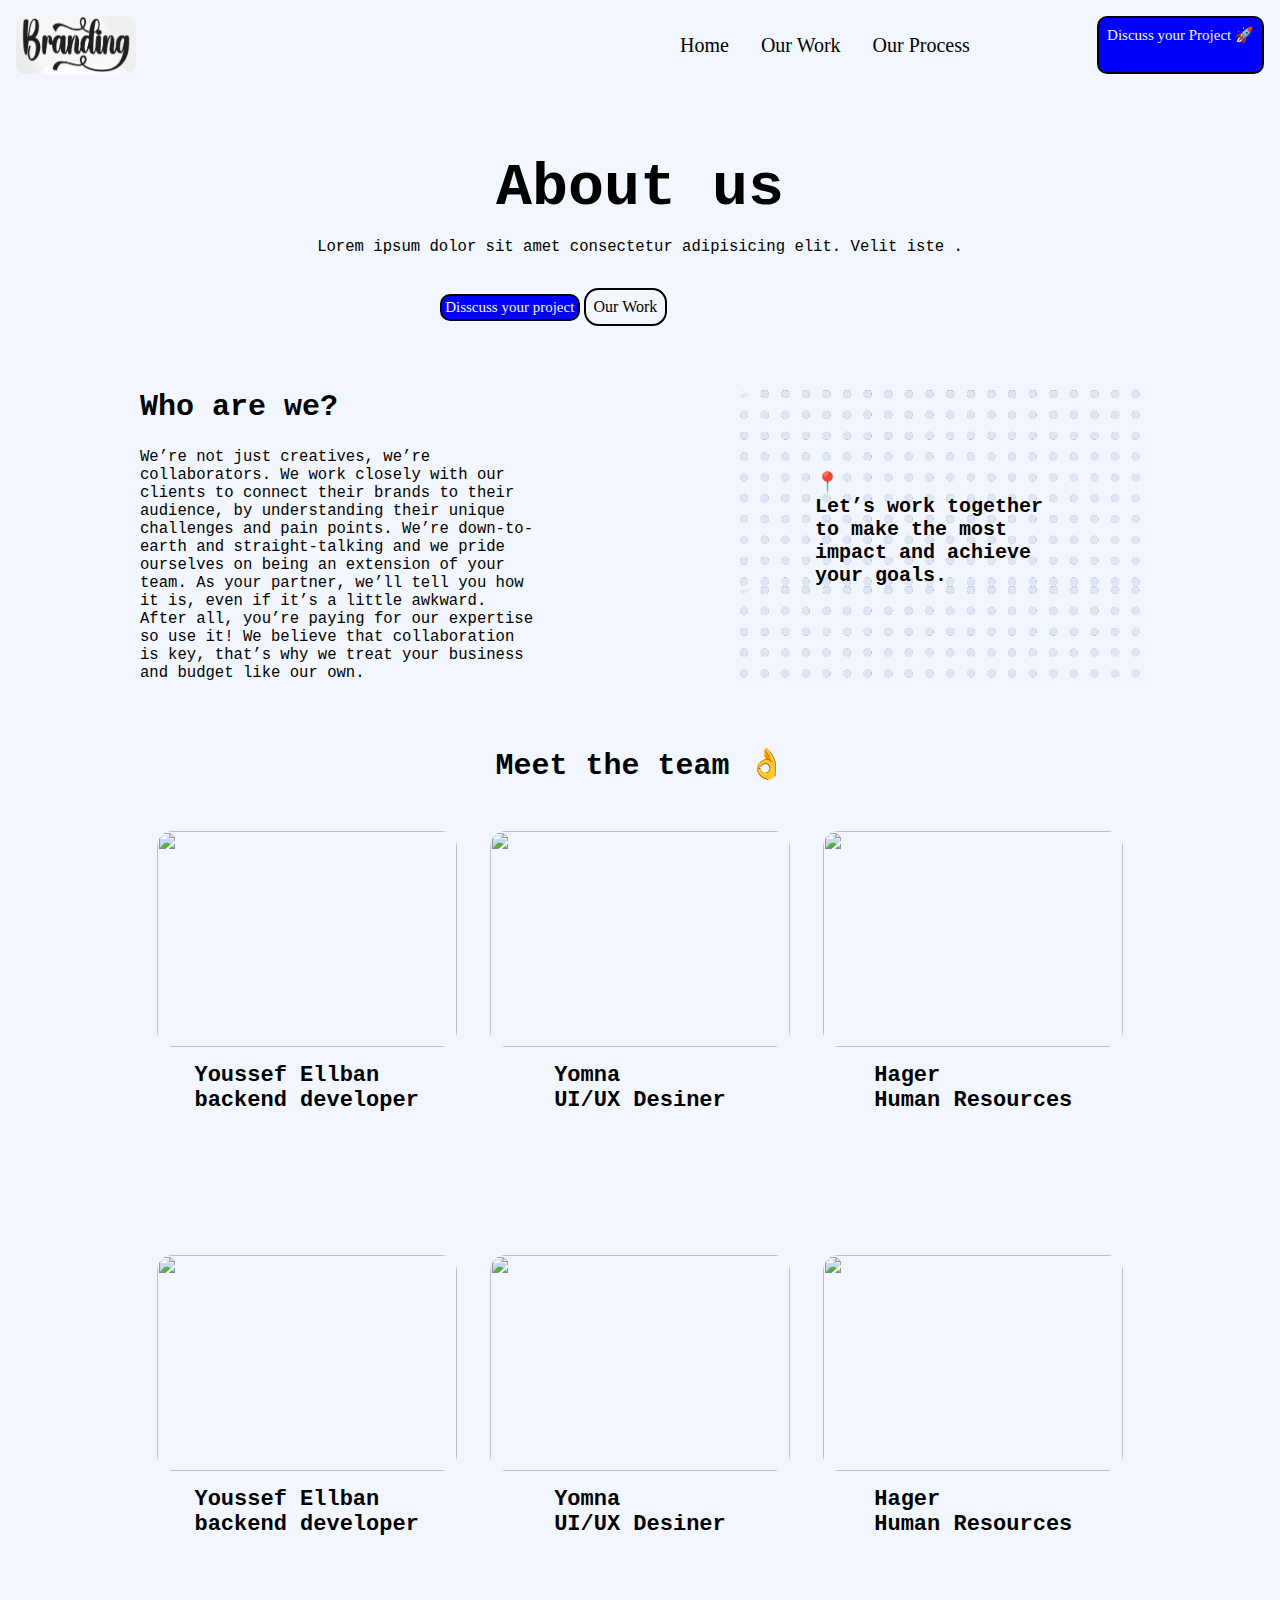
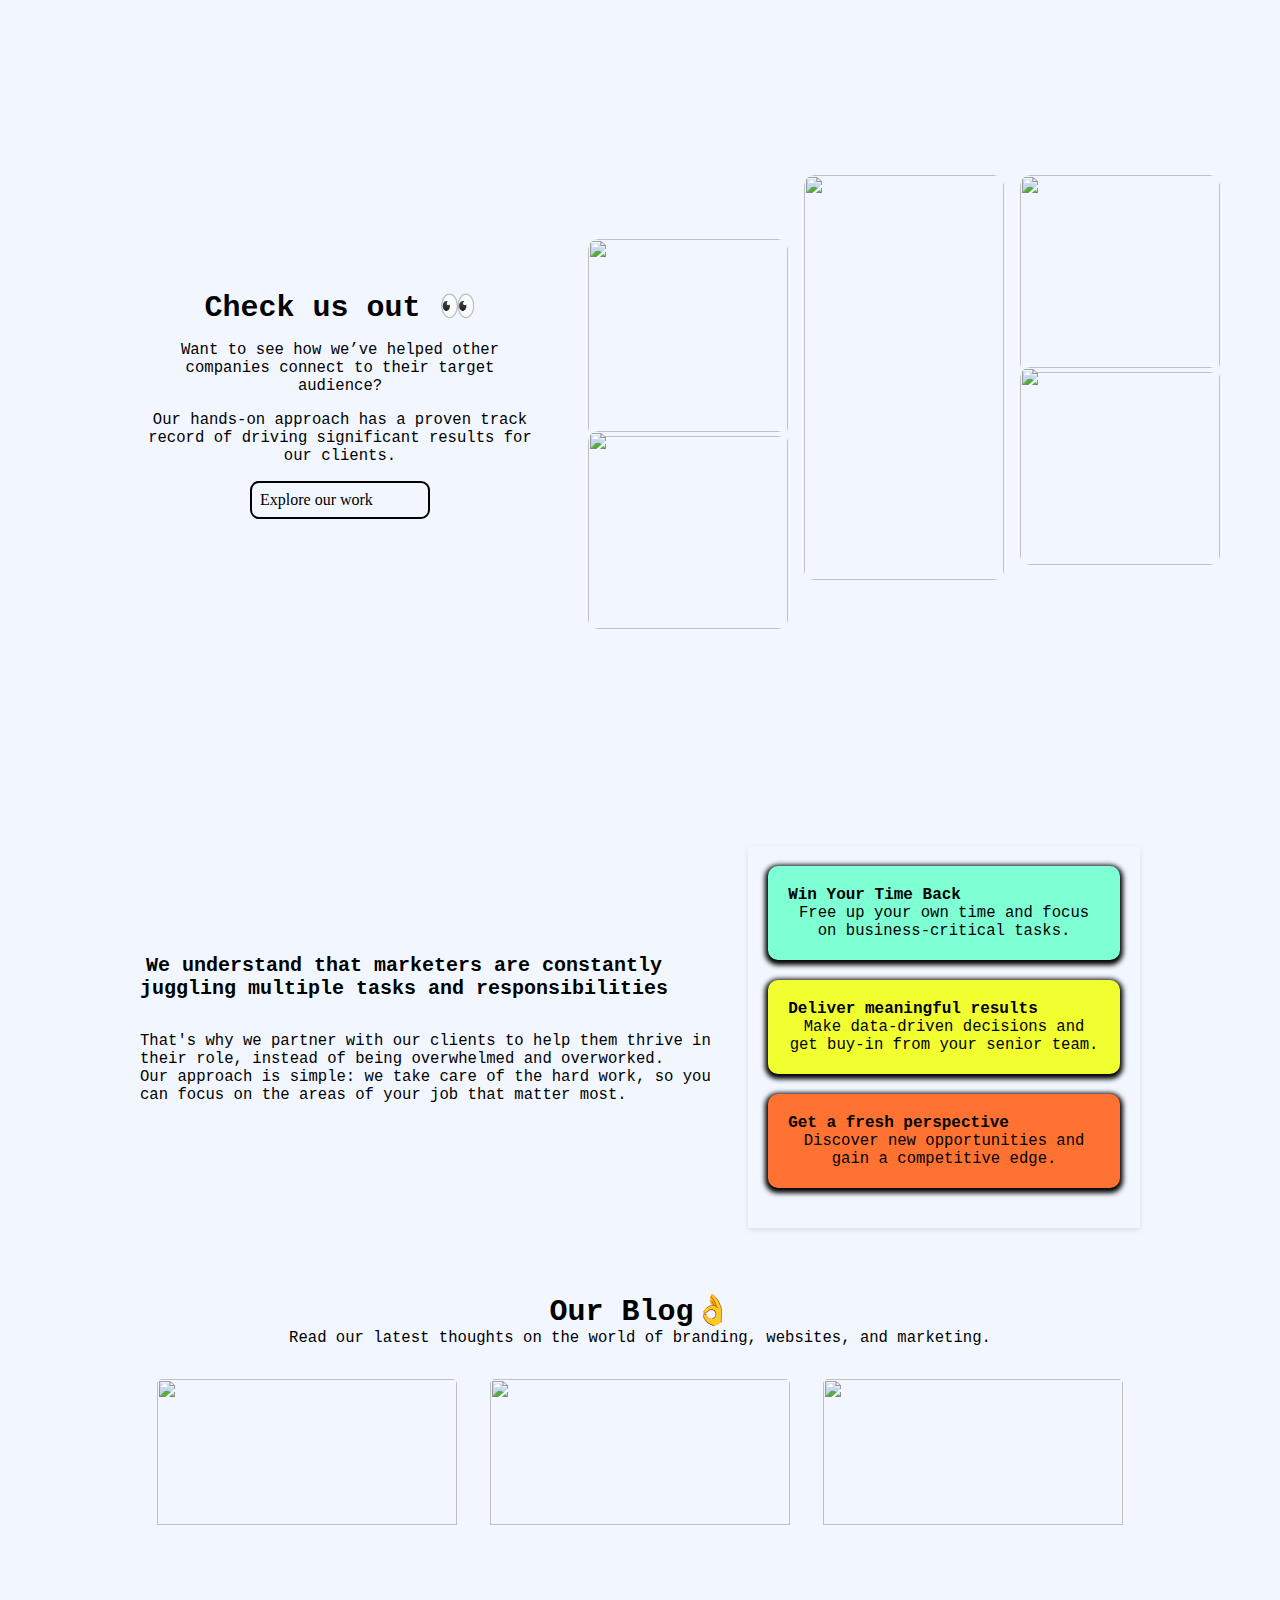
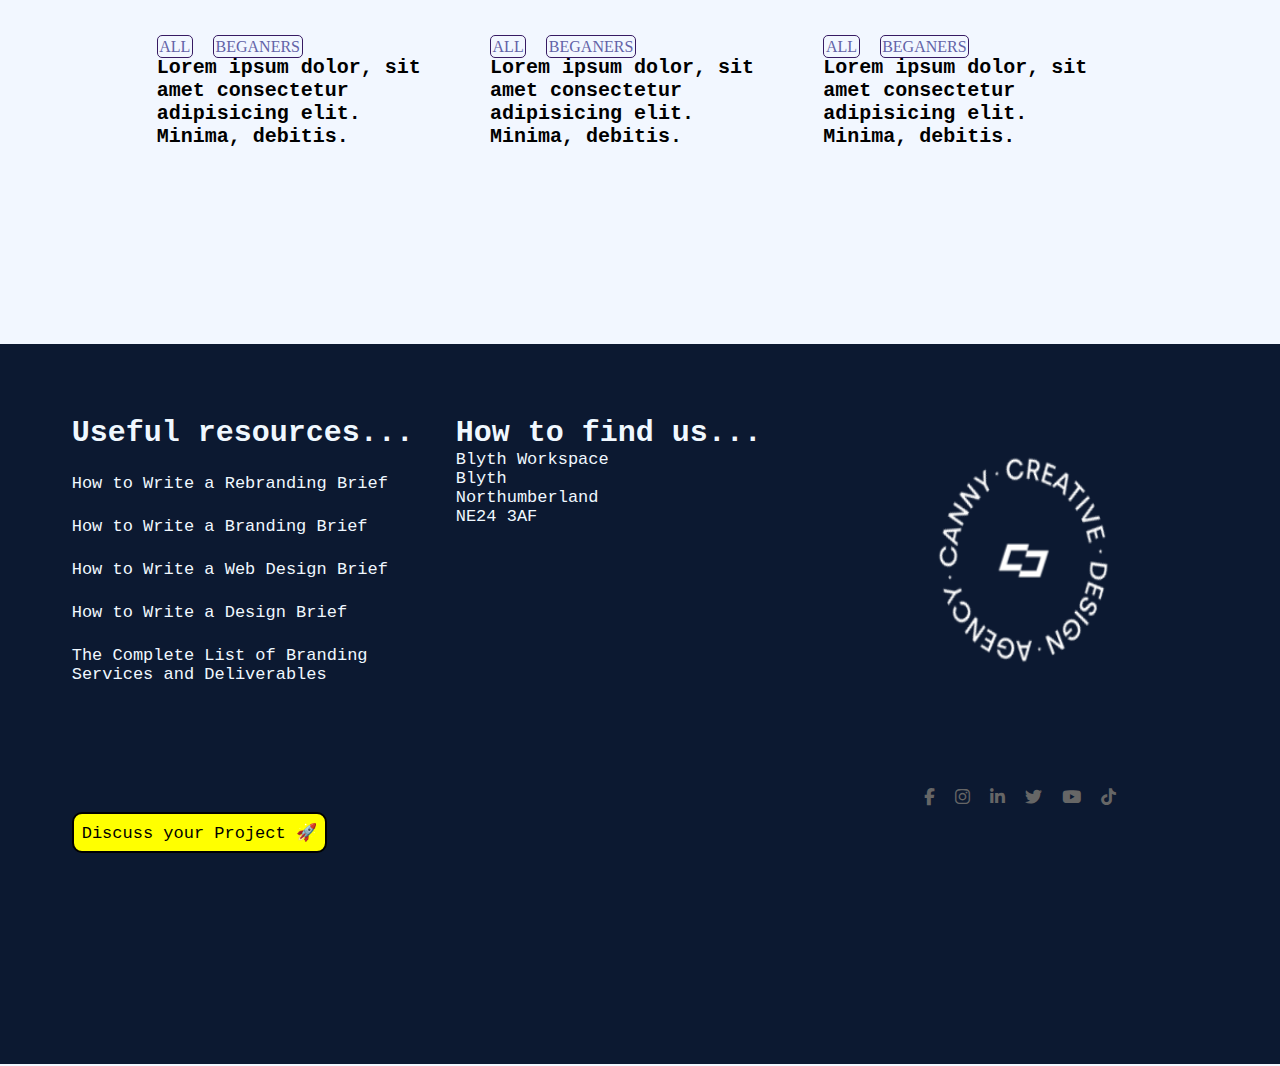
==== pages/about-us.html @ 7905c625 "creation the project and add all files" ====
<!DOCTYPE html>
<html lang="en">
  <head>
    <meta charset="UTF-8" />
    <meta name="viewport" content="width=device-width, initial-scale=1.0" />
    <link rel="shortcut icon" href="../imgs/logo.jpeg" type="image/x-icon" />
    <link rel="stylesheet" href="../styles/main.css" />
    <link rel="stylesheet" href="../styles/header.css" />
    <link rel="stylesheet" href="../styles/footer.css" />
    <link rel="stylesheet" href="../styles/about-us.css" />
    <link
      rel="stylesheet"
      href="https://cdnjs.cloudflare.com/ajax/libs/font-awesome/6.4.0/css/all.min.css"
    />
    <title>About</title>
  </head>
  <body>
    <!-- header -->
    <header>
      <div class="header">
        <div class="logo">
          <a href="../index.html"><img src="../imgs/Logo1.jpg" alt="logo" /></a>
        </div>
        <div id="menu">
          <img src="../imgs/menu.png" alt="menu" />
        </div>

        <div class="Links">
          <ul>
            <li><a href="../index.html">Home</a></li>
            <li><a href="./our-work.html">Our Work</a></li>
            <li><a href="./our-process.html">Our Process</a></li>
          </ul>
          <a href="./discuss.html" class="discuss">Discuss your Project 🚀</a>
        </div>
      </div>
      <!-- Menu Content -->
      <div id="MenuContent">
        <div id="close">
          <img src="../imgs/close.png" alt="" />
        </div>
        <div class="logo">
          <a href="../index.html"> <img src="../imgs/Logo1.jpg" alt="" /></a>
        </div>
        <h2><a href="../index.html">Home</a></h2>
        <a href="./our-work.html"><h2>Our work</h2></a>
        <h2><a href="./our-process.html">Our Prosess</a></h2>
        <h2><a href="./sign-in.html">signIn</a></h2>
        <h2><a href="./regestration.html">Registration</a></h2>
        <h2><a href="./discuss.html">Discuss project</a></h2>
      </div>
      <div id="menuBg"></div>
      <script src="../js/menu.js"></script>
      <!-- end of menu content -->
    </header>
    <!-- end header -->

    <!-- main -->
    <main>
      <!-- about hero -->
      <section id="hero">
        <h1>About us</h1>
        <p>
          Lorem ipsum dolor sit amet consectetur adipisicing elit. Velit iste .
        </p>
        <a href="./discuss.html" class="discuss">Disscuss your project</a>
        <a href="./our-work.html" class="defultLink"> Our Work</a>
      </section>
      <!-- end about hero -->

      <!-- How are we section -->
      <section id="whoAreWe">
        <div class="content">
          <h2>Who are we?</h2>
          <p>
            We’re not just creatives, we’re collaborators. We work closely with
            our clients to connect their brands to their audience, by
            understanding their unique challenges and pain points. We’re
            down-to-earth and straight-talking and we pride ourselves on being
            an extension of your team. As your partner, we’ll tell you how it
            is, even if it’s a little awkward. After all, you’re paying for our
            expertise so use it! We believe that collaboration is key, that’s
            why we treat your business and budget like our own.
          </p>
        </div>
        <div class="letsWork">
          <h3>
            📍<br />Let’s work together to make the most impact and achieve your
            goals.
          </h3>
        </div>
      </section>
      <!-- end of who are we  -->

      <!-- our team -->
      <section id="Team">
        <h2>Meet the team 👌</h2>
        <div class="team">
          <div class="developer">
            <div class="im">
              <img
                src="https://www.canny-creative.com/wp-content/uploads/2024/01/Team-Image-Template-Tony-Grey-Optimised.webp"
                alt=""
              />
            </div>

            <h2>
              Youssef Ellban <br />
              backend developer
            </h2>
          </div>
          <div class="developer">
            <div class="im">
              <img
                src="https://www.canny-creative.com/wp-content/uploads/2023/05/Team-Image-Template-Adrienne-Grey.webp"
                alt=""
              />
            </div>

            <h2>
              Yomna <br />
              UI/UX Desiner
            </h2>
          </div>
          <div class="developer">
            <div class="im">
              <img
                src="https://www.canny-creative.com/wp-content/uploads/2023/05/Team-Image-Template-Glen-Grey.webp"
                alt=""
              />
            </div>

            <h2>
              Hager <br />
              Human Resources
            </h2>
          </div>
        </div>
        <div class="team">
          <div class="developer">
            <div class="im">
              <img
                src="https://www.canny-creative.com/wp-content/uploads/2023/05/Team-Image-Template-Will-S-Grey.jpg"
                alt=""
              />
            </div>

            <h2>
              Youssef Ellban <br />
              backend developer
            </h2>
          </div>
          <div class="developer">
            <div class="im">
              <img
                src="https://www.canny-creative.com/wp-content/uploads/2023/05/Team-Image-Template-Jordan-Grey.jpg"
                alt=""
              />
            </div>

            <h2>
              Yomna <br />
              UI/UX Desiner
            </h2>
          </div>
          <div class="developer">
            <div class="im">
              <img
                src="https://www.canny-creative.com/wp-content/uploads/2023/11/Team-Image-Template-James-G-Grey-557x311-1.jpg"
                alt=""
              />
            </div>

            <h2>
              Hager <br />
              Human Resources
            </h2>
          </div>
        </div>
      </section>
      <!-- end of our team -->
      <!-- Check us  -->
      <section id="cheeckUs">
        <div class="content">
          <h2>Check us out 👀</h2>
          <p>
            Want to see how we’ve helped other companies connect to their target
            audience?
          </p>
          <p>
            Our hands-on approach has a proven track record of driving
            significant results for our clients.
          </p>
          <a href="" class="defultLink">Explore our work</a>
        </div>
        <div class="photos">
          <div class="im img1">
            <img
              alt=""
              src="https://www.canny-creative.com/wp-content/uploads/2024/01/Ice-Kitchens-Thumnail-1-700x700.jpg"
            />
          </div>
          <div class="im img2">
            <img
              src="https://www.canny-creative.com/wp-content/uploads/2023/05/MacdonaldCo_portfolio__icon-1-700x700.webp"
              alt=""
            />
          </div>
          <div class="im img3">
            <img
              src="https://www.canny-creative.com/wp-content/uploads/2023/08/image-canny-video-play-2.webp"
              alt=""
            />
          </div>
          <div class="im img4">
            <img
              src="https://www.canny-creative.com/wp-content/uploads/2023/05/arcadia-featured-image-700x700.webp"
              alt=""
            />
          </div>
          <div class="im img5">
            <img
              src="https://www.canny-creative.com/wp-content/uploads/2023/08/Large-YMCA-image-logo-1920-x-1260-1-300x200.webp"
              alt=""
            />
          </div>
        </div>
      </section>
      <!-- end of cheeck us -->

      <!-- market section -->
      <section id="market">
        <div class="market-content">
          <h2>
            We understand that marketers are constantly <br />
            juggling multiple tasks and responsibilities
          </h2>
          <p>
            That's why we partner with our clients to help them thrive in their
            role, instead of being overwhelmed and overworked.
          </p>
          <p>
            Our approach is simple: we take care of the hard work, so you can
            focus on the areas of your job that matter most.
          </p>
        </div>

        <div class="features">
          <div class="feature feature1">
            <h2>Win Your Time Back</h2>
            <p>Free up your own time and focus on business-critical tasks.</p>
          </div>

          <div class="feature feature2">
            <h2>Deliver meaningful results</h2>
            <p>
              Make data-driven decisions and get buy-in from your senior team.
            </p>
          </div>

          <div class="feature feature3">
            <h2>Get a fresh perspective</h2>
            <p>Discover new opportunities and gain a competitive edge.</p>
          </div>
        </div>
      </section>
      <!-- end of market section -->
      <!-- Our blog section -->
      <section id="Blog">
        <h2>Our Blog👌</h2>
        <p>
          Read our latest thoughts on the world of branding, websites, and
          marketing.
        </p>
        <div class="blogCards">
          <div class="bCard">
            <img
              src="https://www.canny-creative.com/wp-content/uploads/2024/08/The-Power-of-Brand-Consistency_The_power_of_brand_consistency-Painting-611x307.jpg"
              alt=""
            />
            <a href="" class="smallLink">ALL</a>
            <a href="" class="smallLink">BEGANERS</a>
            <h3>
              Lorem ipsum dolor, sit amet consectetur adipisicing elit. Minima,
              debitis.
            </h3>
          </div>
          <div class="bCard">
            <img
              src="https://www.canny-creative.com/wp-content/uploads/2024/08/Colour-Psychology-100-1-611x307.jpg"
              alt=""
            />
            <a href="" class="smallLink">ALL</a>
            <a href="" class="smallLink">BEGANERS</a>
            <h3>
              Lorem ipsum dolor, sit amet consectetur adipisicing elit. Minima,
              debitis.
            </h3>
          </div>
          <div class="bCard">
            <img
              src="https://www.canny-creative.com/wp-content/uploads/2024/07/coffeebrandingpackaging-1-611x307.jpg"
              alt=""
            />
            <a href="" class="smallLink">ALL</a>
            <a href="" class="smallLink">BEGANERS</a>
            <h3>
              Lorem ipsum dolor, sit amet consectetur adipisicing elit. Minima,
              debitis.
            </h3>
          </div>
        </div>
      </section>
      <!-- end of our blog section -->
    </main>
    <!-- end man -->

    <!-- Footer -->
    <footer>
      <div class="Footer">
        <div class="foter fLeft">
          <h2>Useful resources...</h2>
          <a href="">How to Write a Rebranding Brief</a>
          <a href="">How to Write a Branding Brief</a>
          <a href="">How to Write a Web Design Brief</a>
          <a href="">How to Write a Design Brief</a>
          <a href="">The Complete List of Branding Services and Deliverables</a>
          <a href="./discuss.html" class="discuss"> Discuss your Project 🚀</a>
        </div>
        <div class="foter fMedil">
          <h2>How to find us...</h2>
          <a href="">Blyth Workspace</a>
          <a href="">Blyth</a>
          <a href="">Northumberland</a>
          <a href="">NE24 3AF</a>
        </div>
        <div class="foter fRight">
          <div class="footerImge">
            <img src="../imgs/foter.png" alt="" />
          </div>
          <div class="social-icons">
            <a href="https://facebook.com" target="_blank" class="social-icon">
              <i class="fab fa-facebook-f"></i>
            </a>
            <a href="https://instagram.com" target="_blank" class="social-icon">
              <i class="fab fa-instagram"></i>
            </a>
            <a href="https://linkedin.com" target="_blank" class="social-icon">
              <i class="fab fa-linkedin-in"></i>
            </a>
            <a href="https://twitter.com" target="_blank" class="social-icon">
              <i class="fab fa-twitter"></i>
            </a>
            <a href="https://youtube.com" target="_blank" class="social-icon">
              <i class="fab fa-youtube"></i>
            </a>
            <a href="https://tiktok.com" target="_blank" class="social-icon">
              <i class="fab fa-tiktok"></i>
            </a>
          </div>
        </div>
      </div>
    </footer>
    <!-- end footer  -->
  </body>
</html>
---- styles/main.css ----
* {
  padding: 0;
  margin: 0;
  box-sizing: border-box;
  --bgColor: #f2f7ff;
}
body {
  background-color: var(--bgColor);
  display: grid;
  grid-template-areas: 
  "header"
  "main"
  "footer"
  ;
}

header{
grid-area: header;
}
main{
    grid-area: main;
    min-height: 90vh;
}
footer{
    grid-area: footer;
}
/* Global */
p {
  font-family: monospace;
  font-size: larger;
}
a {
  text-decoration: none;
  color: inherit;
}
img ,video{
  width: 100%;
  height: 100%;
}
video{
  border-radius: 30px;
}
ul li {
  list-style: none;
  cursor: pointer;
}

h1,
h2,
h3,
h4 {
  font-family: monospace;
  width: max-content;
}
h3{
    font-size: 20px;
}
h2{
    font-size: 30px;
}
/* for the Error massages */
h6 {
  color: red;
}

/* Links Style */
.discuss {
  background-color: blue;
  color: #f2f7ff;
  border-radius: 10px;
  display: inline-block;
  padding:0.5rem;
  border: solid black 2px;
  width: max-content;
  font-size: 15px;
}
.discuss:hover{
  box-shadow: 0px 3px 1px 2px rgb(177, 176, 176);
  border: solid black 2.2px;

}
.smallLink {
  border: 1px solid rgb(55, 27, 99);
  border-radius: 5px;
  color: rgb(99, 99, 167);
  padding: 0.1rem;
  margin-top: 1rem;
  margin-right: 1rem;
}
.smallLink:hover{
  background-color: rgba(44, 44, 126, 0.386);
  color: rgb(27, 27, 89);


}
.defultLink {
  border:2px solid black ;
  border-radius: 20px;
  width: max-content;
  align-content: center;
 padding:.5rem;
 display: inline-block;
}
.defultLink:hover{
  box-shadow: 0px 3px 1px 2px rgb(177, 176, 176);
  border: solid black 2.5px;


}



/* To display eny thing Felx */
.disFlex{
  display: flex;
  /* justify-content: space-between; */
}
---- styles/header.css ----
header {
  position: sticky;

  z-index: 100;
  animation: headerAnim linear forwards;
  animation-timeline: scroll();
  animation-range-start: 5vh;
  /* animation-range-end: 80vh; */
}

@keyframes headerAnim {
  to {
    top: 0px;
    margin: 0 auto;
    width: 100%;
    /* border-radius: 0rem  0rem 2rem 2rem; */
    background-color: #1a48709b;
    backdrop-filter: blur(7px);
  }
}
.header {
 height: 10vh;
  display: flex;
  justify-content: space-between;
  padding: 1rem;
  max-width: 1400px;
  margin: 0 auto;
}
header .logo {
  width: 120px;
  height: 100%;
  img {
    border-radius: 10px;
  }
}

header .Links {
  display: none;
}
header .Links ul {
  display: flex;
  li {
    margin: auto 1rem;
    font-size: 20px;
  }
}

/* ************Menue****** */
header #menu {
  height: 100%;
  cursor: pointer;
  width: 40px;
  cursor: pointer;

}


/* ********* */
#MenuContent {
  background-color:rgb(11, 11, 71);
  height: 1200%;
  width: 70%;
  position: absolute;
  top: 0;
  left: 30%;
  animation-name: menuAnimation;
  animation-duration: 0.2s;
  animation-timing-function: linear ;
  padding: 2rem;
  z-index: 100;
  display: none;
  border-radius: 60px 0 0 60px;
  color: aliceblue;
}
#menuBg {
  width: 100%;
  height: 1200%;
  position: absolute;
  top: 0;
  background-color: rgb(18, 127, 190);
  opacity: 55%;
  display: none;
  z-index: 99;
}

#MenuContent {
  h2 {
    margin: 2rem;
    cursor: pointer;
    color: var(--txtColor2);
    font-size: 20px;
  }
  h2:hover {
    color: #07eeacfb;
    font-size: 25px;
  }
}
#MenuContent .logo {
  height: 8dvh;
  margin-top: 5rem;
}
#MenuContent #close {
  height: 6dvh;
  width: 35px;
  cursor: pointer;
 
}
@keyframes menuAnimation {
  from {
    transform: translateX(200px);
  }
  to {
    transform: translateX(100px);
  }
}

/* end menue */
/* Meadia For Tablet */
@media (width>1200px) {
  header #menu {
    display: none;
  }
  header .Links {
    display: flex;
  justify-content: space-between;
  width: 600px;
  }
}
---- styles/footer.css ----
footer {
  height: 80vh;
  background-color: #0c1931;
  align-content: center;
  color: aliceblue;
  margin-top: 6rem;
}

footer .Footer {
  width: 90%;
  height: 80%;
  margin: 0 auto;
  display: flex;

  a {
    display: block;
    margin-top: 1.5rem;
    font-size: 17px;
    font-family: monospace;
  }
  .discuss {
    background-color: yellow;
    color: #000000;
    margin-top: 8rem;
  }
}

footer .Footer .foter {
  width: 32%;
  height: 100%;
  margin: 0 auto;
  /* background-color: #0077b5; */
}

footer .Footer .fMedil {
  a {
    margin: 0;
  }
}
footer .Footer .footerImge{
  width: 200px;
  height: 28vh;
  margin: 1rem auto;
  transform-origin: center;
 animation: wrapAround 10s infinite; /*Animation effect*/
}
@keyframes wrapAround {

  to {
    transform:  rotate(360deg); 
  }
}

/* Sochial icons  */
.social-icons {
    display: flex;
    gap: 20px;
    margin: 5rem auto;
    width: 200px;
}

.social-icon {
    text-decoration: none;
    font-size: 40px;
    color: #666; /* Default color */
    transition: color 0.3s;
}

.social-icon:hover {
    color: inherit;
}

.social-icon:hover .fa-facebook-f {
    color: #1877f2;
}

.social-icon:hover .fa-instagram {
    color: #e1306c;
}

.social-icon:hover .fa-linkedin-in {
    color: #0077b5;
}

.social-icon:hover .fa-twitter {
    color: #1da1f2;
}

.social-icon:hover .fa-youtube {
    color: #ff0000;
}

.social-icon:hover .fa-tiktok {
    color: #000000;
}
/* end of sochial icons */
@media (width<1000px) {
  footer {
    height: max-content;
  }
  footer .Footer {
    display: block;
  }
  footer .Footer .foter {
    width: 80%;

    margin: 1rem auto;
    a {
      margin-left: auto;
      margin-right: auto;
    }
  }

}
---- styles/about-us.css ----
section {
  width: 400px;
  margin: 4rem auto;
  /* background-color: aqua; */
}

/* Hero section */
#hero {
  h1 {
    margin: 1rem auto;
    font-size: 60px;
  }
  p {
    text-align: center;
    margin-bottom: 2rem;
  }

  .discuss {
    display: inline-block;
  }
  .defultLink {
    border-radius: 0.9rem;
    display: inline-block;
  }
}
/* end of hero section */
#whoAreWe {
  display: flex;
  /* flex-wrap: wrap; */
  /* background-color: bisque; */
  justify-content: space-between;
}
#whoAreWe .content {
  /* background-color: blue; */
  width: 200px;

  h2 {
    margin-bottom: 1.5rem;
  }
}
#whoAreWe .letsWork {
  /* background-color: aqua; */
  background-image: url("../imgs/dots.png");
  background-size: contain;
  width: 200px;

  h3 {
    width: 100px;
    /* background-color: black; */
    margin: 5rem auto;
  }
}
/* who are we section  */

/* Our team */
#Team h2 {
  margin: 1rem auto;
}
#Team .developer {
  height: 40vh;
  width: 300px;
  margin: 2rem auto;
  border-radius: 15px;
  cursor: pointer;
  img {
    border-radius: 15px;
  }
  h2 {
    font-size: 22px;
  }
}

#Team .team .developer .im {
  height: 60%;
  border-radius: 15px;
  overflow: hidden;
}
#Team .team .developer .im:hover img {
  transform: scale(1.2);
  transition: 1s;
}

/* end of our team */
/* Check us out */
#cheeckUs {
  height: 65vh;
  p {
    text-align: center;
    margin: 1rem auto;
  }
  h2 {
    margin: 0 auto;
  }
  .defultLink {
    width: 180px;
    display: block;
    margin: auto;
    border-radius: 9px;
  }
}
#cheeckUs .content {
  width: 400px;
  align-content: center;
  margin-right: 3rem;
}
#cheeckUs .photos {
  position: relative;
  height: 55vh;
  img {
    height: 13vh;
    width: 130px;
    border-radius: 10px;
  }
}
#cheeckUs .photos img:hover {
  transform: scale(1.2);
  transition: 1s;
}
#cheeckUs .photos .img1 {
  overflow: hidden;
  border-radius: 10px;

  position: absolute;
  top: 8rem;
}
#cheeckUs .photos .img2 {
  overflow: hidden;
  border-radius: 10px;

  position: absolute;
  top: 16rem;
}
#cheeckUs .photos .img3 {
  overflow: hidden;
  border-radius: 10px;

  position: absolute;
  top: 4rem;
  left: 8.5rem;
  img {
    height: 30vh;
  }
}
#cheeckUs .photos .img4 {
  overflow: hidden;
  border-radius: 10px;

  position: absolute;
  left: 17rem;
  top: 4rem;
}
#cheeckUs .photos .img5 {
  overflow: hidden;
  border-radius: 10px;

  position: absolute;
  left: 17rem;
  top: 12rem;
}
/* end of check us */

/* markit  section*/

#market {
  text-align: center;
  padding-top: 70px;
  h2 {
    font-size: 16px;
  }
}

#market .market-content {
  /* max-width: 800px; */
  margin: 0 auto;
}

#market .features {
  padding: 20px;
  box-shadow: 0px 2px 5px rgba(0, 0, 0, 0.1);
  margin-top: 1rem;
  cursor: pointer;
}
#market .features .feature {
  padding: 20px;
  border-radius: 10px;
  box-shadow: 0px 2px 5px 3px rgb(0, 0, 0);
  margin-bottom: 20px;
}
#market .features .feature:hover {
  box-shadow: 5px 2px 5px rgb(0, 0, 0);
}
#market .features .feature1 {
  background-color: aquamarine;
}
#market .features .feature2 {
  background-color: rgb(241, 255, 49);
}
#market .features .feature3 {
  background-color: rgb(255, 114, 49);
}

/* end of market section */

/* end of who are we  */
/* ***blog */
#Blog {
  h2 {
    margin: 0 auto;
  }
  p {
    text-align: center;
  }
}
#Blog .bCard {
  height: 45vh;
  width: 300px;
  border-radius: 10px;
  margin: 0 auto;
  img {
    height: 60%;
    border-radius: 5px;
    margin-bottom: 1rem;
  }
  h3 {
    width: 290px;
  }
}
#Blog .bCard:hover {
  background-color: #1a48709b;
}
/* end of blog */

/* Media for pc and tablet */
@media (width>800px) {
  section {
    width: 1000px;
  }
  /* hero */
  #hero {
    .discuss {
      margin-left: 30%;
      width: max-content;
      padding: 0.2rem;
    }
  }
  /* Who are we */
  #whoAreWe .letsWork {
    width: 400px;
    h3 {
      width: 250px;
    }
  }
  #whoAreWe .content {
    width: 400px;
  }

  /* our team */
  #Team .team {
    display: flex;
  }
  /* check us */
  #cheeckUs {
    display: flex;
  }
  #cheeckUs .photos img {
    height: 22vh;
    width: 200px;
    border-radius: 10px;
  }

  #cheeckUs .photos .img1 {
    top: 8rem;
  }
  #cheeckUs .photos .img2 {
    top: 20rem;
  }
  #cheeckUs .photos .img3 {
    top: 4rem;
    left: 13.5rem;
    img {
      height: 45vh;
    }
  }
  #cheeckUs .photos .img4 {
    left: 27rem;
    top: 4rem;
  }
  #cheeckUs .photos .img5 {
    left: 27rem;
    top: 16rem;
  }

  /* Markit section */
  #market {
    display: flex;
  }
  #market .market-content {
    align-content: center;
    h2 {
      font-size: 20px;
      margin-bottom: 2rem;
    }
    p {
      text-align: left;
    }
  }

  #Blog .blogCards {
    display: flex;
    margin-top: 2rem;
  }
}
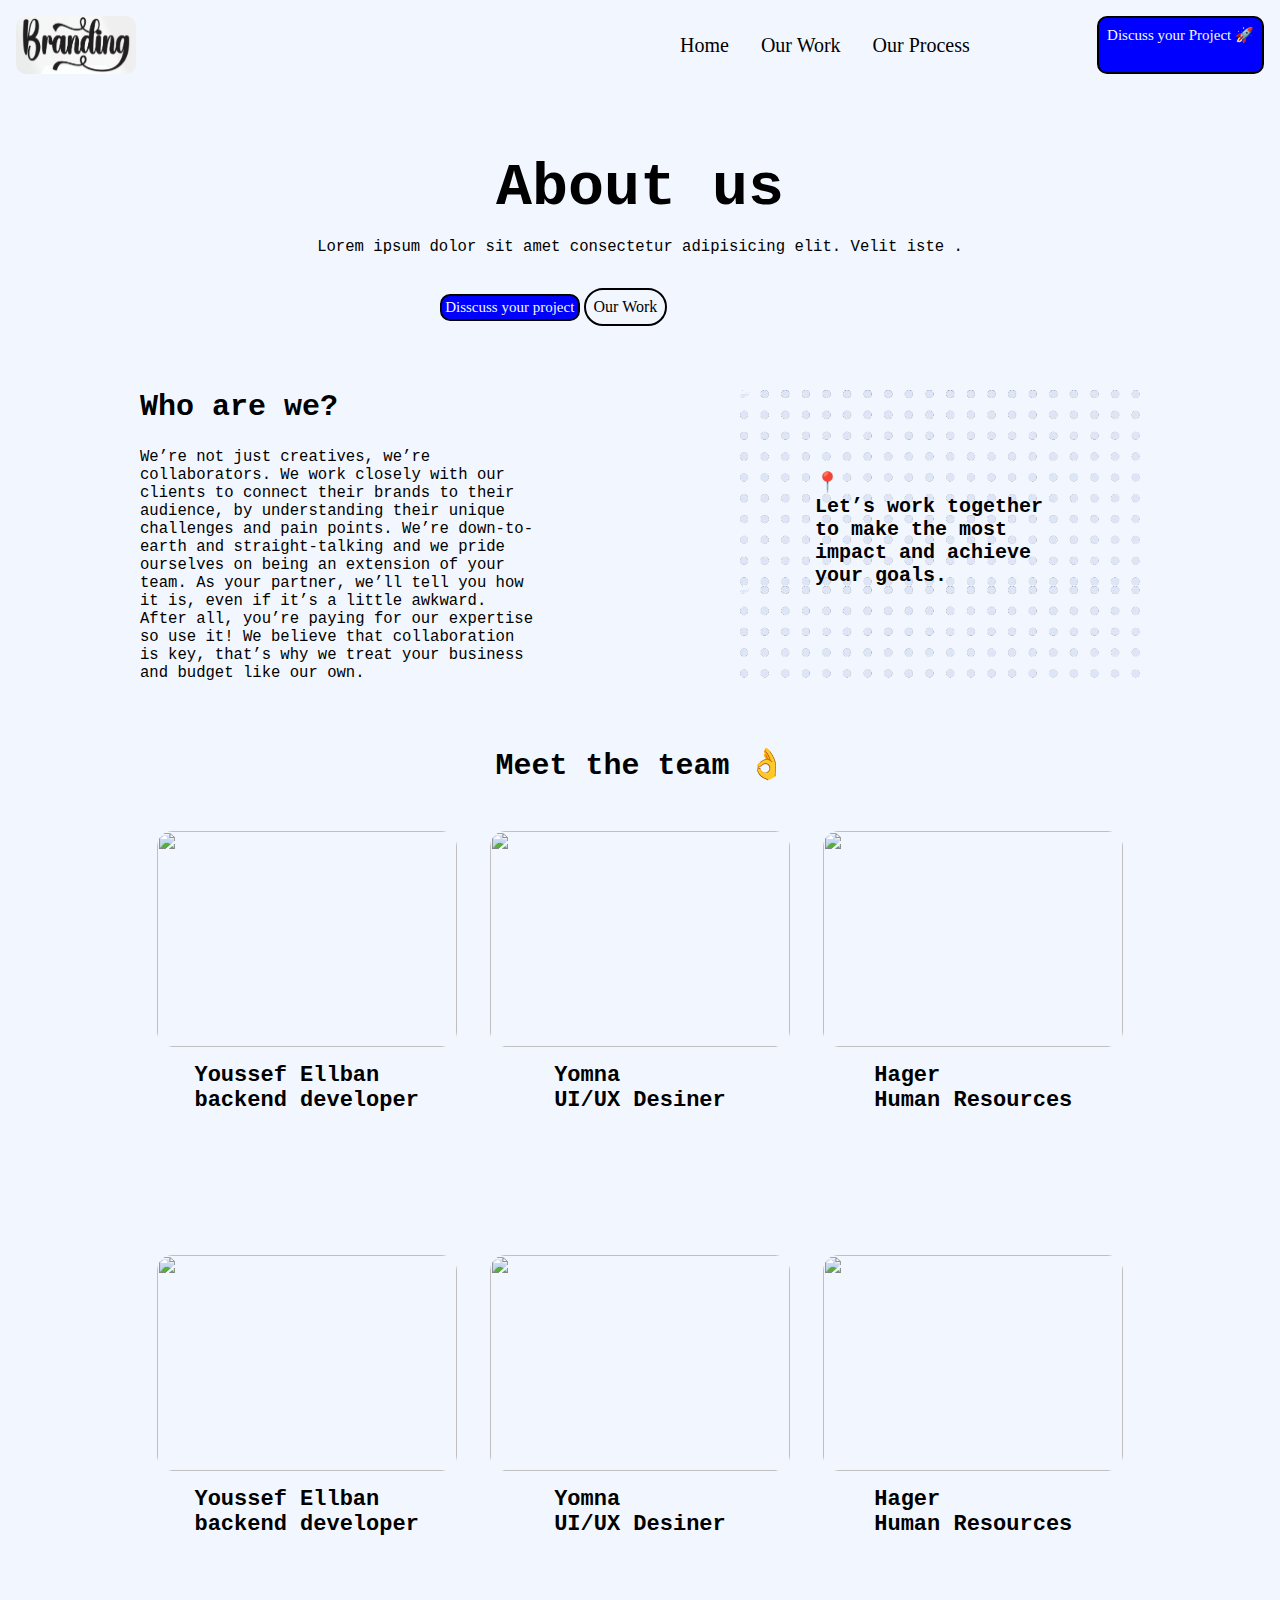
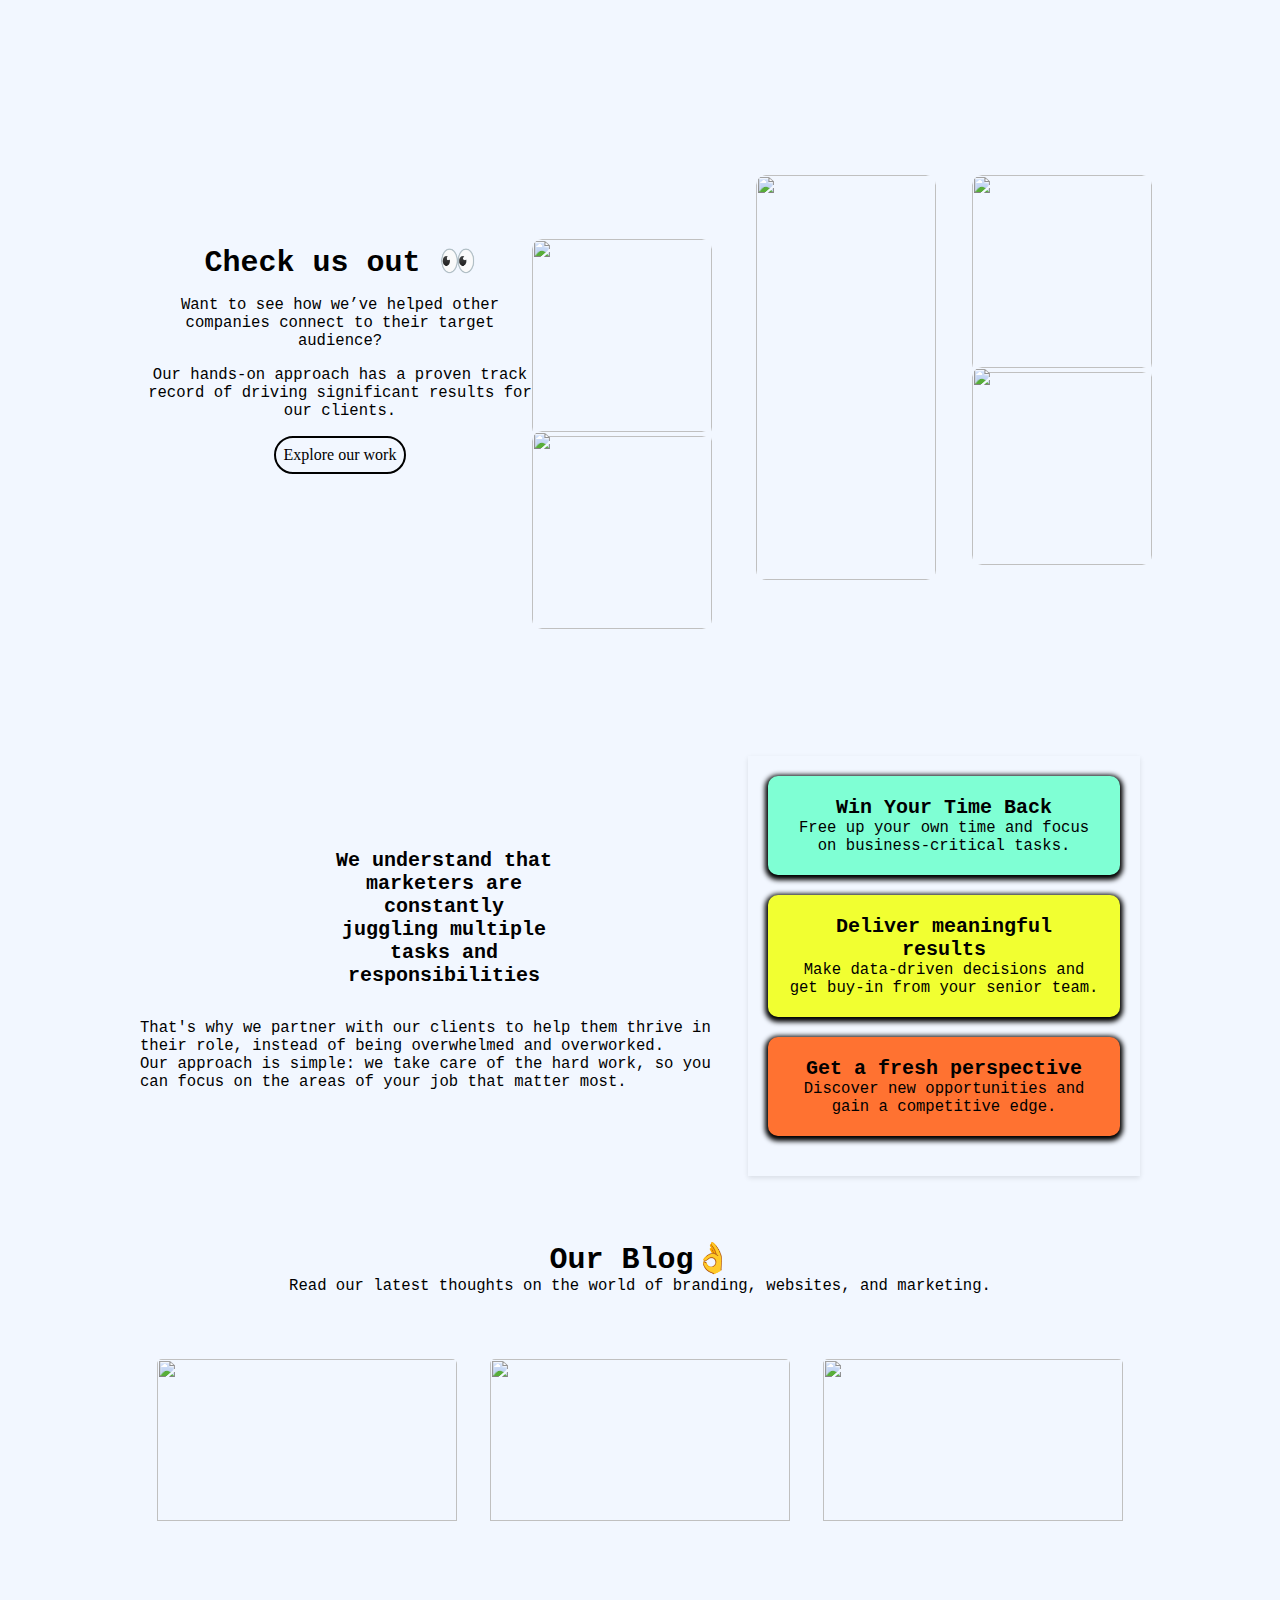
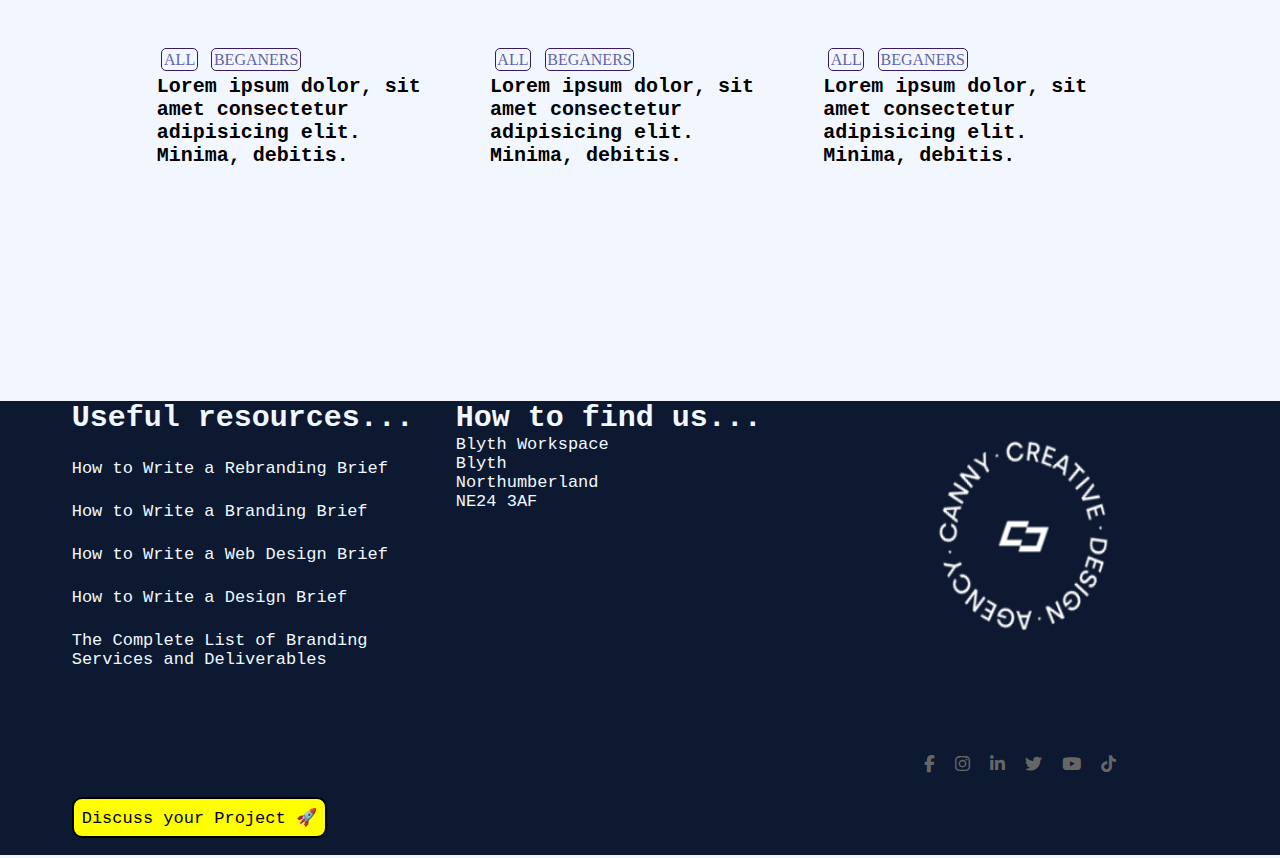
==== commit c593387a: "make the site responsive" ====
--- a/pages/about-us.html
+++ b/pages/about-us.html
@@ -34,25 +34,23 @@
           <a href="./discuss.html" class="discuss">Discuss your Project 🚀</a>
         </div>
       </div>
-      <!-- Menu Content -->
-      <div id="MenuContent">
-        <div id="close">
-          <img src="../imgs/close.png" alt="" />
-        </div>
-        <div class="logo">
-          <a href="../index.html"> <img src="../imgs/Logo1.jpg" alt="" /></a>
-        </div>
-        <h2><a href="../index.html">Home</a></h2>
-        <a href="./our-work.html"><h2>Our work</h2></a>
-        <h2><a href="./our-process.html">Our Prosess</a></h2>
-        <h2><a href="./sign-in.html">signIn</a></h2>
-        <h2><a href="./regestration.html">Registration</a></h2>
-        <h2><a href="./discuss.html">Discuss project</a></h2>
+    </header>
+    <!-- Menu Content -->
+    <div id="MenuContent">
+      <div id="close">
+        <img src="../imgs/close.png" alt="" />
       </div>
-      <div id="menuBg"></div>
-      <script src="../js/menu.js"></script>
-      <!-- end of menu content -->
-    </header>
+      <div class="logo">
+        <a href="../index.html"> <img src="../imgs/Logo1.jpg" alt="" /></a>
+      </div>
+      <h2><a href="../index.html">Home</a></h2>
+      <a href="./our-work.html"><h2>Our work</h2></a>
+      <h2><a href="./our-process.html">Our Prosess</a></h2>
+      <h2><a href="./discuss.html">Discuss project</a></h2>
+    </div>
+    <div id="menuBg"></div>
+    <script src="../js/menu.js"></script>
+    <!-- end of menu content -->
     <!-- end header -->
 
     <!-- main -->
@@ -247,19 +245,19 @@
 
         <div class="features">
           <div class="feature feature1">
-            <h2>Win Your Time Back</h2>
+            <h3>Win Your Time Back</h3>
             <p>Free up your own time and focus on business-critical tasks.</p>
           </div>
 
           <div class="feature feature2">
-            <h2>Deliver meaningful results</h2>
+            <h3>Deliver meaningful results</h3>
             <p>
               Make data-driven decisions and get buy-in from your senior team.
             </p>
           </div>
 
           <div class="feature feature3">
-            <h2>Get a fresh perspective</h2>
+            <h3>Get a fresh perspective</h3>
             <p>Discover new opportunities and gain a competitive edge.</p>
           </div>
         </div>
--- a/styles/main.css
+++ b/styles/main.css
@@ -7,22 +7,21 @@
 body {
   background-color: var(--bgColor);
   display: grid;
-  grid-template-areas: 
-  "header"
-  "main"
-  "footer"
-  ;
+  grid-template-areas:
+    "header"
+    "main"
+    "footer";
 }
 
-header{
-grid-area: header;
+header {
+  grid-area: header;
 }
-main{
-    grid-area: main;
-    min-height: 90vh;
+main {
+  grid-area: main;
+  min-height: 90vh;
 }
-footer{
-    grid-area: footer;
+footer {
+  grid-area: footer;
 }
 /* Global */
 p {
@@ -33,11 +32,12 @@
   text-decoration: none;
   color: inherit;
 }
-img ,video{
+img,
+video {
   width: 100%;
   height: 100%;
 }
-video{
+video {
   border-radius: 30px;
 }
 ul li {
@@ -52,11 +52,11 @@
   font-family: monospace;
   width: max-content;
 }
-h3{
-    font-size: 20px;
+h3 {
+  font-size: 20px;
 }
-h2{
-    font-size: 30px;
+h2 {
+  font-size: 30px;
 }
 /* for the Error massages */
 h6 {
@@ -69,49 +69,45 @@
   color: #f2f7ff;
   border-radius: 10px;
   display: inline-block;
-  padding:0.5rem;
+  padding: 0.5rem;
   border: solid black 2px;
   width: max-content;
   font-size: 15px;
 }
-.discuss:hover{
+.discuss:hover {
   box-shadow: 0px 3px 1px 2px rgb(177, 176, 176);
   border: solid black 2.2px;
-
 }
 .smallLink {
   border: 1px solid rgb(55, 27, 99);
   border-radius: 5px;
   color: rgb(99, 99, 167);
   padding: 0.1rem;
-  margin-top: 1rem;
-  margin-right: 1rem;
+  margin: 0.2rem 0.3rem;
+
+  display: inline-block;
 }
-.smallLink:hover{
+.smallLink:hover {
   background-color: rgba(44, 44, 126, 0.386);
   color: rgb(27, 27, 89);
-
-
 }
 .defultLink {
-  border:2px solid black ;
+  border: 2px solid black;
   border-radius: 20px;
   width: max-content;
-  align-content: center;
- padding:.5rem;
- display: inline-block;
+  padding: 0.5rem;
+  display: inline-block;
 }
-.defultLink:hover{
+.defultLink:hover {
   box-shadow: 0px 3px 1px 2px rgb(177, 176, 176);
   border: solid black 2.5px;
+}
 
-
+/* To display eny thing Felx */
+.disFlex {
+  display: flex;
+  /* justify-content: space-between; */
 }
 
 
-
-/* To display eny thing Felx */
-.disFlex{
-  display: flex;
-  /* justify-content: space-between; */
-}+  --- a/styles/header.css
+++ b/styles/header.css
@@ -58,9 +58,10 @@
 /* ********* */
 #MenuContent {
   background-color:rgb(11, 11, 71);
-  height: 1200%;
+  height: 100%;
   width: 70%;
   position: absolute;
+  position: fixed;
   top: 0;
   left: 30%;
   animation-name: menuAnimation;
@@ -75,7 +76,7 @@
 #menuBg {
   width: 100%;
   height: 1200%;
-  position: absolute;
+  position: fixed;
   top: 0;
   background-color: rgb(18, 127, 190);
   opacity: 55%;
@@ -85,7 +86,7 @@
 
 #MenuContent {
   h2 {
-    margin: 2rem;
+    margin: 2rem 0rem;
     cursor: pointer;
     color: var(--txtColor2);
     font-size: 20px;
@@ -96,8 +97,12 @@
   }
 }
 #MenuContent .logo {
-  height: 8dvh;
-  margin-top: 5rem;
+  height: 10vh;
+  width: 200px;
+margin:  4rem auto;
+img{
+  border-radius: 10px;
+}
 }
 #MenuContent #close {
   height: 6dvh;
--- a/styles/footer.css
+++ b/styles/footer.css
@@ -1,5 +1,5 @@
 footer {
-  height: 80vh;
+  height: max-content;
   background-color: #0c1931;
   align-content: center;
   color: aliceblue;
@@ -37,61 +37,63 @@
     margin: 0;
   }
 }
-footer .Footer .footerImge{
+footer .Footer .footerImge {
   width: 200px;
-  height: 28vh;
+  height: 26vh;
   margin: 1rem auto;
   transform-origin: center;
- animation: wrapAround 10s infinite; /*Animation effect*/
+  animation: wrapAround 10s infinite; /*Animation effect*/
+  img {
+    border-radius: 100%;
+  }
 }
 @keyframes wrapAround {
-
   to {
-    transform:  rotate(360deg); 
+    transform: rotate(360deg);
   }
 }
 
 /* Sochial icons  */
 .social-icons {
-    display: flex;
-    gap: 20px;
-    margin: 5rem auto;
-    width: 200px;
+  display: flex;
+  gap: 20px;
+  margin: 5rem auto;
+  width: 200px;
 }
 
 .social-icon {
-    text-decoration: none;
-    font-size: 40px;
-    color: #666; /* Default color */
-    transition: color 0.3s;
+  text-decoration: none;
+  font-size: 40px;
+  color: #666; /* Default color */
+  transition: color 0.3s;
 }
 
 .social-icon:hover {
-    color: inherit;
+  color: inherit;
 }
 
 .social-icon:hover .fa-facebook-f {
-    color: #1877f2;
+  color: #1877f2;
 }
 
 .social-icon:hover .fa-instagram {
-    color: #e1306c;
+  color: #e1306c;
 }
 
 .social-icon:hover .fa-linkedin-in {
-    color: #0077b5;
+  color: #0077b5;
 }
 
 .social-icon:hover .fa-twitter {
-    color: #1da1f2;
+  color: #1da1f2;
 }
 
 .social-icon:hover .fa-youtube {
-    color: #ff0000;
+  color: #ff0000;
 }
 
 .social-icon:hover .fa-tiktok {
-    color: #000000;
+  color: #000000;
 }
 /* end of sochial icons */
 @media (width<1000px) {
@@ -100,6 +102,8 @@
   }
   footer .Footer {
     display: block;
+    width: 300px;
+    overflow-x: hidden;
   }
   footer .Footer .foter {
     width: 80%;
@@ -110,5 +114,4 @@
       margin-right: auto;
     }
   }
-
 }
--- a/styles/about-us.css
+++ b/styles/about-us.css
@@ -1,7 +1,6 @@
 section {
-  width: 400px;
+  width: 300px;
   margin: 4rem auto;
-  /* background-color: aqua; */
 }
 
 /* Hero section */
@@ -13,14 +12,6 @@
   p {
     text-align: center;
     margin-bottom: 2rem;
-  }
-
-  .discuss {
-    display: inline-block;
-  }
-  .defultLink {
-    border-radius: 0.9rem;
-    display: inline-block;
   }
 }
 /* end of hero section */
@@ -81,9 +72,10 @@
 }
 
 /* end of our team */
+
 /* Check us out */
 #cheeckUs {
-  height: 65vh;
+  height: max-content;
   p {
     text-align: center;
     margin: 1rem auto;
@@ -92,23 +84,22 @@
     margin: 0 auto;
   }
   .defultLink {
-    width: 180px;
+    margin: 0 auto;
     display: block;
-    margin: auto;
-    border-radius: 9px;
   }
 }
 #cheeckUs .content {
-  width: 400px;
+  width: 100%;
   align-content: center;
-  margin-right: 3rem;
 }
 #cheeckUs .photos {
   position: relative;
   height: 55vh;
+  width: 300px;
+  margin: 0 auto;
   img {
     height: 13vh;
-    width: 130px;
+    width: 100px;
     border-radius: 10px;
   }
 }
@@ -122,6 +113,7 @@
 
   position: absolute;
   top: 8rem;
+  left: -0.5rem;
 }
 #cheeckUs .photos .img2 {
   overflow: hidden;
@@ -129,6 +121,7 @@
 
   position: absolute;
   top: 16rem;
+  left: -0.5rem;
 }
 #cheeckUs .photos .img3 {
   overflow: hidden;
@@ -136,9 +129,9 @@
 
   position: absolute;
   top: 4rem;
-  left: 8.5rem;
+  left: 6.5rem;
   img {
-    height: 30vh;
+    height: 25vh;
   }
 }
 #cheeckUs .photos .img4 {
@@ -146,7 +139,7 @@
   border-radius: 10px;
 
   position: absolute;
-  left: 17rem;
+  left: 13.5rem;
   top: 4rem;
 }
 #cheeckUs .photos .img5 {
@@ -154,7 +147,7 @@
   border-radius: 10px;
 
   position: absolute;
-  left: 17rem;
+  left: 13.5rem;
   top: 12rem;
 }
 /* end of check us */
@@ -164,13 +157,17 @@
 #market {
   text-align: center;
   padding-top: 70px;
-  h2 {
-    font-size: 16px;
-  }
+  h3 {
+    font-size: 20px;
+    width: 100%;
+  }
+}
+#market .market-content > h2 {
+  width: 270px;
+  margin: 1.5rem auto;
 }
 
 #market .market-content {
-  /* max-width: 800px; */
   margin: 0 auto;
 }
 
@@ -212,10 +209,10 @@
   }
 }
 #Blog .bCard {
-  height: 45vh;
+  height: 50vh;
   width: 300px;
   border-radius: 10px;
-  margin: 0 auto;
+  margin: 2rem auto;
   img {
     height: 60%;
     border-radius: 5px;
@@ -233,7 +230,7 @@
 /* Media for pc and tablet */
 @media (width>800px) {
   section {
-    width: 1000px;
+    width: 700px;
   }
   /* hero */
   #hero {
@@ -258,13 +255,40 @@
   #Team .team {
     display: flex;
   }
+
+  /* Markit section */
+  #market {
+    display: flex;
+  }
+  #market .market-content {
+    align-content: center;
+    h2 {
+      font-size: 20px;
+      margin-bottom: 2rem;
+    }
+    p {
+      text-align: left;
+    }
+  }
+}
+
+@media (width>1100px) {
+  section {
+    width: 1000px;
+  }
   /* check us */
   #cheeckUs {
     display: flex;
   }
+  #cheeckUs .content {
+    width: 40%;
+  }
+  #cheeckUs .photos {
+    margin: 0;
+  }
   #cheeckUs .photos img {
     height: 22vh;
-    width: 200px;
+    width: 180px;
     border-radius: 10px;
   }
 
@@ -289,22 +313,6 @@
     left: 27rem;
     top: 16rem;
   }
-
-  /* Markit section */
-  #market {
-    display: flex;
-  }
-  #market .market-content {
-    align-content: center;
-    h2 {
-      font-size: 20px;
-      margin-bottom: 2rem;
-    }
-    p {
-      text-align: left;
-    }
-  }
-
   #Blog .blogCards {
     display: flex;
     margin-top: 2rem;
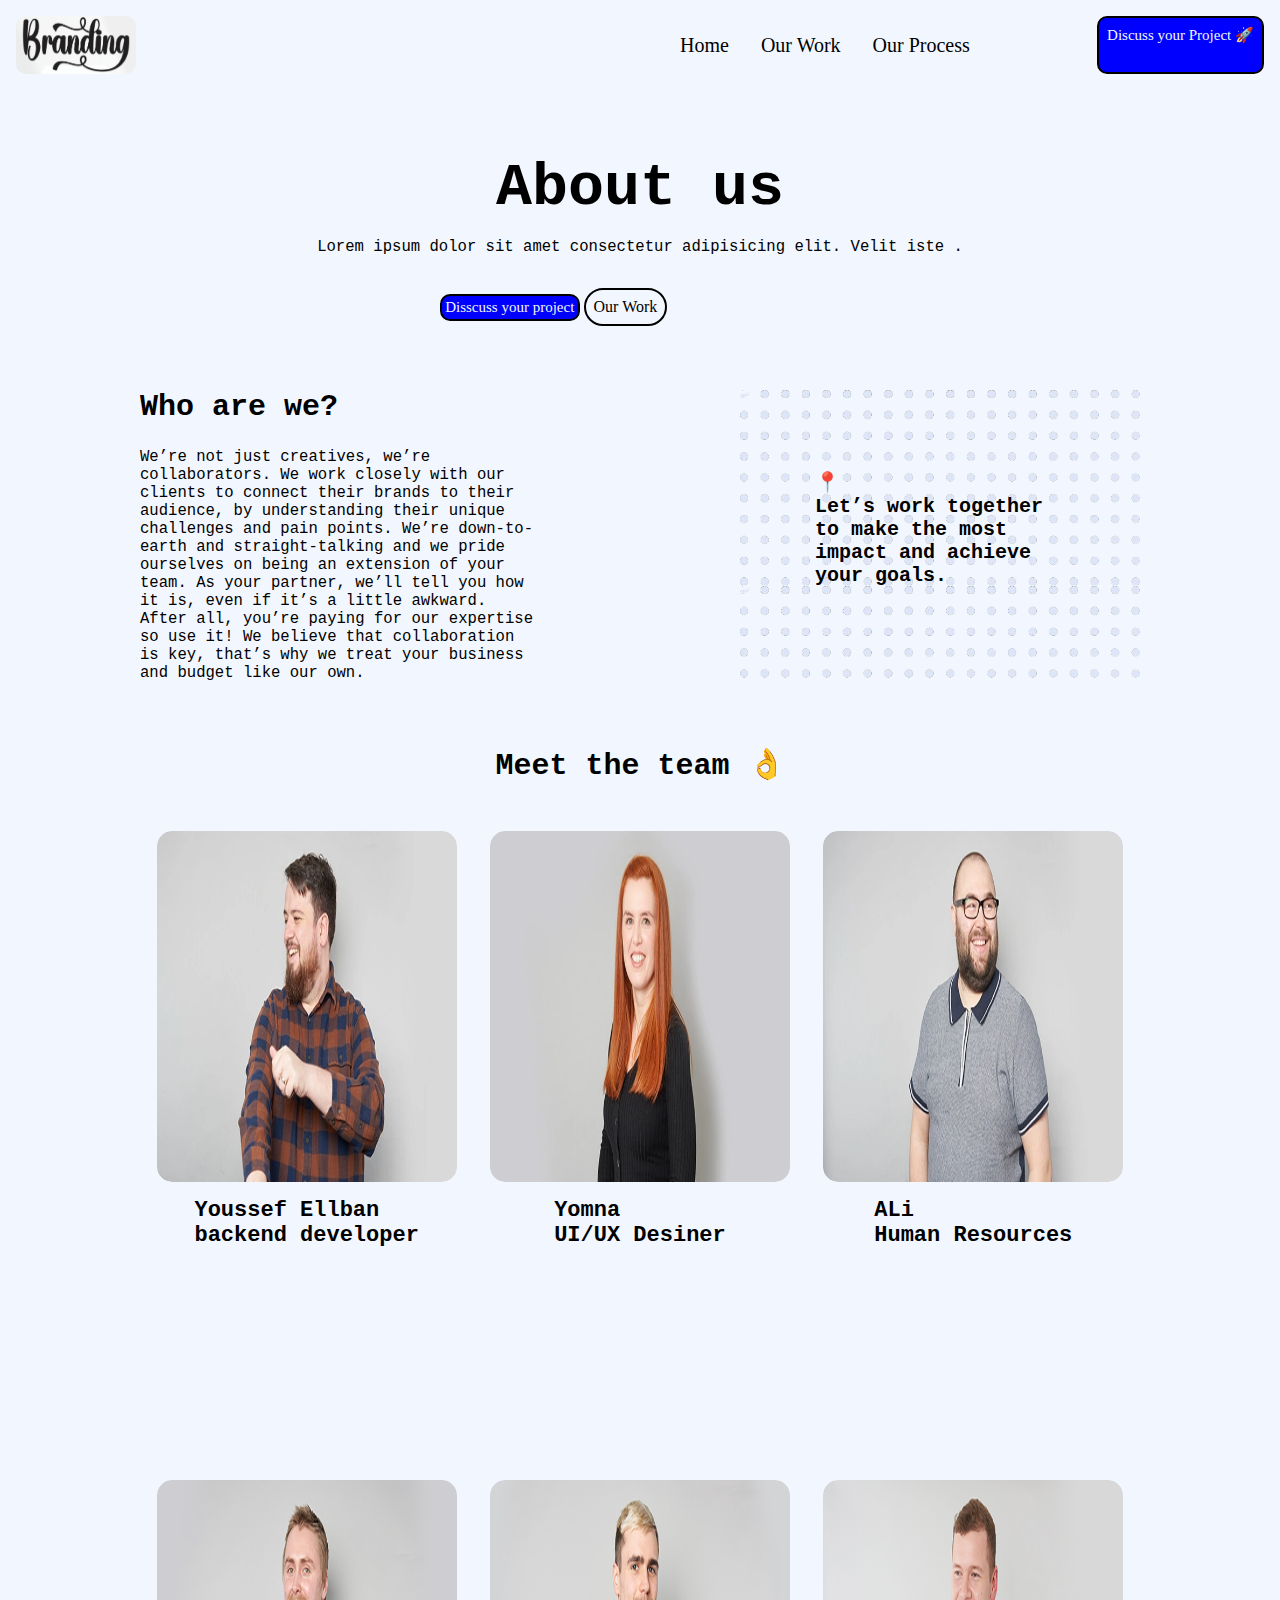
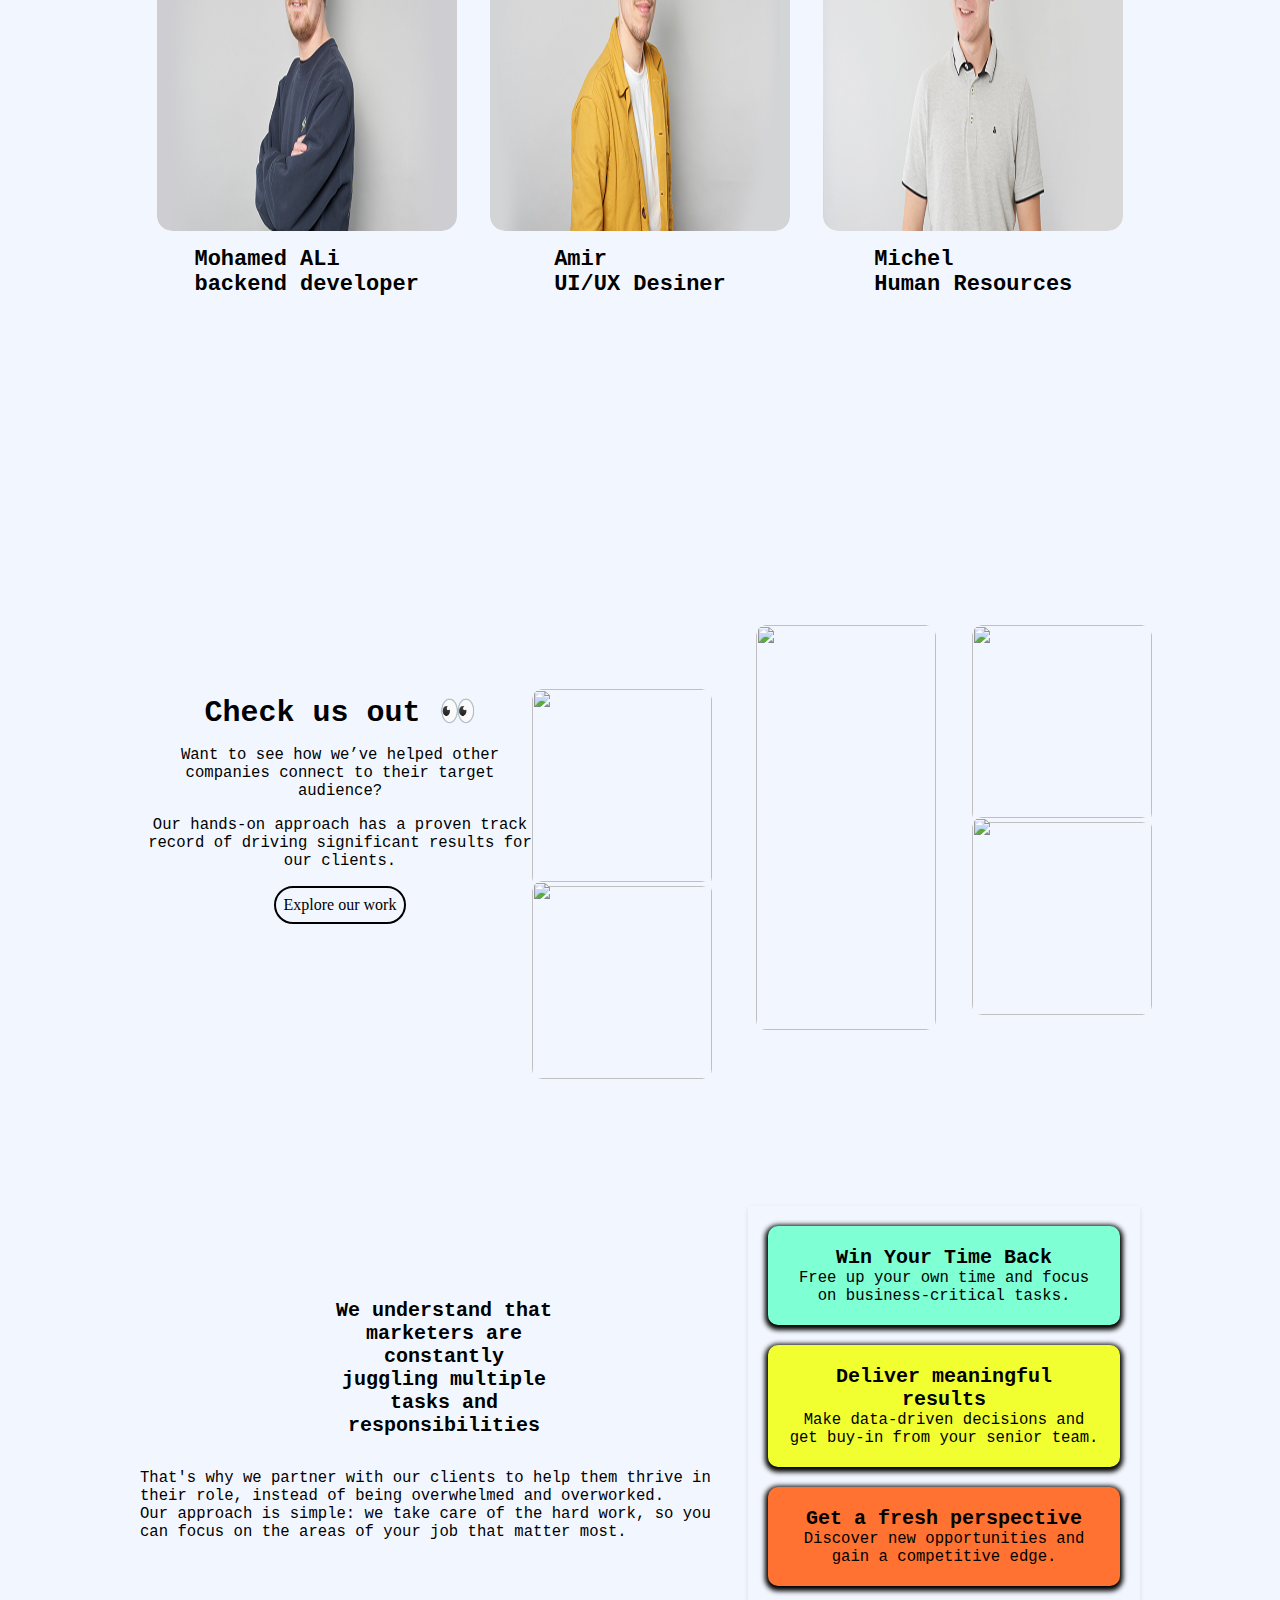
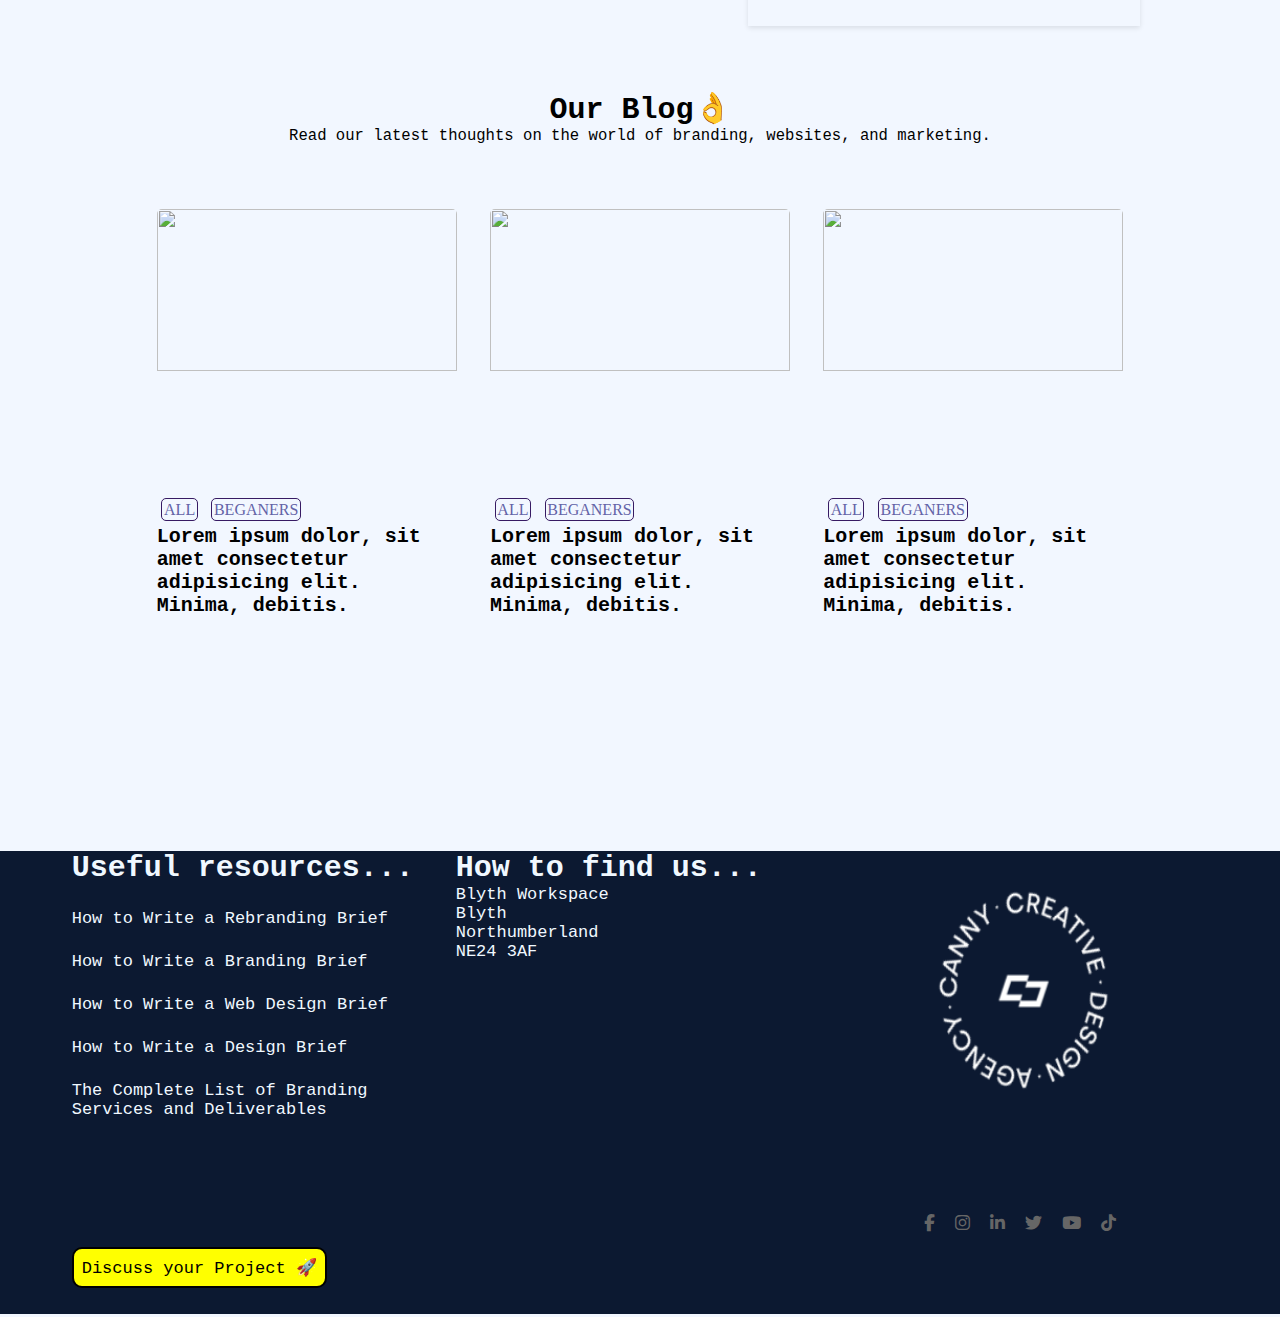
==== commit f69e0e72: "update about us page" ====
--- a/pages/about-us.html
+++ b/pages/about-us.html
@@ -97,7 +97,7 @@
           <div class="developer">
             <div class="im">
               <img
-                src="https://www.canny-creative.com/wp-content/uploads/2024/01/Team-Image-Template-Tony-Grey-Optimised.webp"
+                src="../imgs/Team-Image-Template-Tony-Grey-Optimised.webp"
                 alt=""
               />
             </div>
@@ -110,7 +110,7 @@
           <div class="developer">
             <div class="im">
               <img
-                src="https://www.canny-creative.com/wp-content/uploads/2023/05/Team-Image-Template-Adrienne-Grey.webp"
+                src="../imgs/Team-Image-Template-Adrienne-Grey.webp"
                 alt=""
               />
             </div>
@@ -123,13 +123,13 @@
           <div class="developer">
             <div class="im">
               <img
-                src="https://www.canny-creative.com/wp-content/uploads/2023/05/Team-Image-Template-Glen-Grey.webp"
-                alt=""
-              />
-            </div>
-
-            <h2>
-              Hager <br />
+                src="../imgs/tem3.webp"
+                alt=""
+              />
+            </div>
+
+            <h2>
+              ALi <br />
               Human Resources
             </h2>
           </div>
@@ -138,39 +138,39 @@
           <div class="developer">
             <div class="im">
               <img
-                src="https://www.canny-creative.com/wp-content/uploads/2023/05/Team-Image-Template-Will-S-Grey.jpg"
-                alt=""
-              />
-            </div>
-
-            <h2>
-              Youssef Ellban <br />
+                src="../imgs/tem4.jpg"
+                alt=""
+              />
+            </div>
+
+            <h2>
+              Mohamed ALi  <br />
               backend developer
             </h2>
           </div>
           <div class="developer">
             <div class="im">
               <img
-                src="https://www.canny-creative.com/wp-content/uploads/2023/05/Team-Image-Template-Jordan-Grey.jpg"
-                alt=""
-              />
-            </div>
-
-            <h2>
-              Yomna <br />
+                src="../imgs/tem5.jpg"
+                alt=""
+              />
+            </div>
+
+            <h2>
+              Amir <br />
               UI/UX Desiner
             </h2>
           </div>
           <div class="developer">
             <div class="im">
               <img
-                src="https://www.canny-creative.com/wp-content/uploads/2023/11/Team-Image-Template-James-G-Grey-557x311-1.jpg"
-                alt=""
-              />
-            </div>
-
-            <h2>
-              Hager <br />
+                src="../imgs/tem6.jpg"
+                alt=""
+              />
+            </div>
+
+            <h2>
+              Michel <br />
               Human Resources
             </h2>
           </div>
--- a/styles/footer.css
+++ b/styles/footer.css
@@ -39,7 +39,7 @@
 }
 footer .Footer .footerImge {
   width: 200px;
-  height: 26vh;
+  height: 27vh;
   margin: 1rem auto;
   transform-origin: center;
   animation: wrapAround 10s infinite; /*Animation effect*/
--- a/styles/about-us.css
+++ b/styles/about-us.css
@@ -48,7 +48,7 @@
   margin: 1rem auto;
 }
 #Team .developer {
-  height: 40vh;
+  height: 65vh;
   width: 300px;
   margin: 2rem auto;
   border-radius: 15px;
